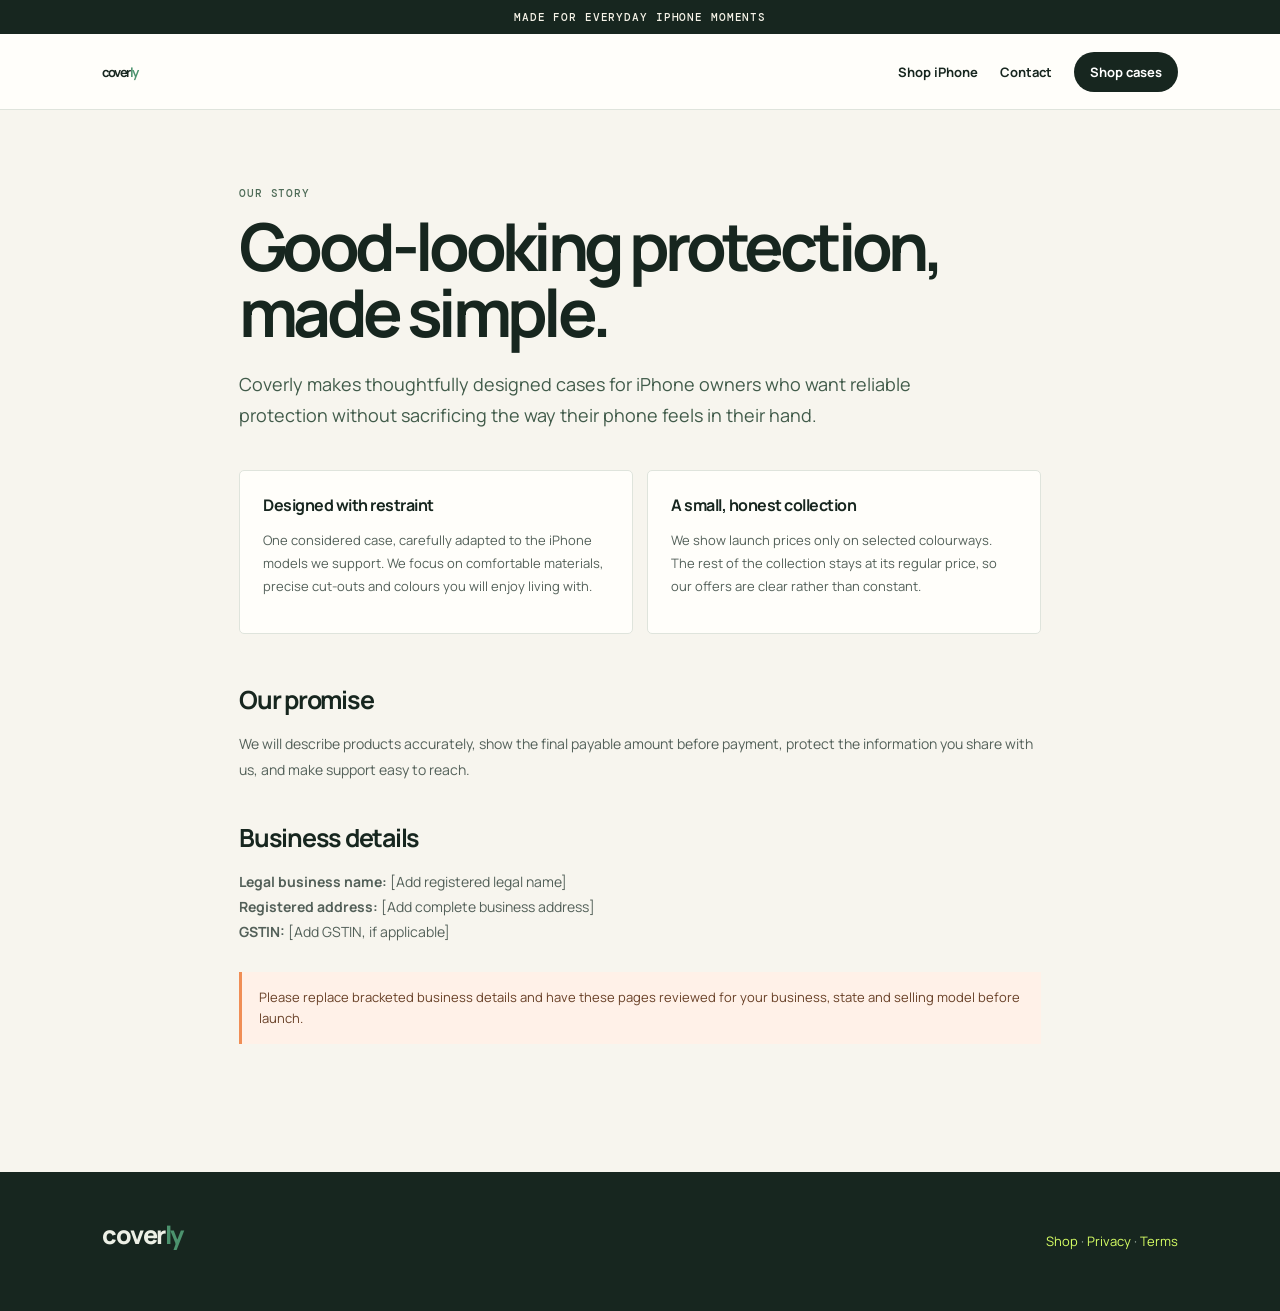
==== coverly-store/pages/about.html @ b520f224 "initial commit" ====
<!doctype html><html lang="en"><head><meta charset="utf-8"><meta name="viewport" content="width=device-width,initial-scale=1"><title>About Coverly</title><link rel="stylesheet" href="page.css"></head><body><div class="bar">MADE FOR EVERYDAY IPHONE MOMENTS</div><nav class="nav"><a class="logo" href="../index.html">cover<i>ly</i></a><div class="nav-links"><a href="../index.html">Shop iPhone</a><a href="contact.html">Contact</a><a class="bag" href="../index.html#shop">Shop cases</a></div></nav><main class="wrap"><div class="kicker">Our story</div><h1>Good-looking protection, made simple.</h1><p class="intro">Coverly makes thoughtfully designed cases for iPhone owners who want reliable protection without sacrificing the way their phone feels in their hand.</p><div class="grid"><div class="card"><h3>Designed with restraint</h3><p>One considered case, carefully adapted to the iPhone models we support. We focus on comfortable materials, precise cut-outs and colours you will enjoy living with.</p></div><div class="card"><h3>A small, honest collection</h3><p>We show launch prices only on selected colourways. The rest of the collection stays at its regular price, so our offers are clear rather than constant.</p></div></div><div class="content"><h2>Our promise</h2><p>We will describe products accurately, show the final payable amount before payment, protect the information you share with us, and make support easy to reach.</p><h2>Business details</h2><p><strong>Legal business name:</strong> [Add registered legal name]<br><strong>Registered address:</strong> [Add complete business address]<br><strong>GSTIN:</strong> [Add GSTIN, if applicable]</p><div class="notice">Please replace bracketed business details and have these pages reviewed for your business, state and selling model before launch.</div></div></main><footer class="footer"><div class="logo">cover<i>ly</i></div><p><a href="../index.html">Shop</a> · <a href="privacy.html">Privacy</a> · <a href="terms.html">Terms</a></p></footer></body></html>
---- coverly-store/pages/page.css ----
@import url('https://fonts.googleapis.com/css2?family=DM+Mono:wght@400;500&family=Manrope:wght@400;500;600;700;800&display=swap');
:root{--ink:#17261f;--pine:#244b3b;--lime:#d7ff64;--cream:#f7f5ee;--paper:#fffefa;--muted:#6c756f;--line:#dfe4dc;--orange:#f08e55}*{box-sizing:border-box}body{margin:0;background:var(--cream);color:var(--ink);font-family:Manrope,Arial,sans-serif}.bar{background:var(--ink);color:#f5f2e7;font:500 11px 'DM Mono';letter-spacing:.08em;text-align:center;padding:10px}.nav{height:76px;display:flex;align-items:center;justify-content:space-between;padding:0 max(24px,8vw);background:var(--paper);border-bottom:1px solid var(--line)}.logo{font-size:25px;font-weight:800;letter-spacing:-1.5px}.logo i{color:#4c936e;font-style:normal}.nav a{color:var(--ink);font-size:13px;font-weight:700;text-decoration:none}.nav a:hover{text-decoration:underline}.nav-links{display:flex;gap:22px;align-items:center}.bag{background:var(--ink);color:white!important;border-radius:30px;padding:11px 16px}.wrap{max-width:850px;margin:0 auto;padding:76px 24px 100px}.kicker{font:500 11px 'DM Mono';letter-spacing:.08em;text-transform:uppercase;color:#4f6c58}.wrap h1{font-size:clamp(38px,6vw,66px);letter-spacing:-.07em;line-height:1;margin:13px 0 24px}.intro{font-size:18px;line-height:1.7;color:#415b4a;max-width:680px}.updated{font:500 11px 'DM Mono';color:var(--muted);margin-top:22px}.grid{display:grid;grid-template-columns:repeat(2,1fr);gap:14px;margin:40px 0}.card{background:var(--paper);border:1px solid var(--line);padding:23px;border-radius:5px}.card h3{font-size:16px;margin:0 0 10px;letter-spacing:-.03em}.card p,.card li{font-size:13px;line-height:1.75;color:#536059}.card ul{padding-left:19px}.content{margin-top:48px}.content h2{font-size:25px;letter-spacing:-.05em;margin:38px 0 10px}.content h3{font-size:16px;margin:24px 0 5px}.content p,.content li{font-size:14px;line-height:1.8;color:#536059}.content a{color:var(--pine)}.notice{background:#fff1e8;border-left:3px solid var(--orange);padding:15px 17px;margin:28px 0;font-size:13px;line-height:1.6;color:#684027}.footer{background:var(--ink);color:#edf0e6;padding:45px max(24px,8vw);display:flex;justify-content:space-between;gap:30px}.footer p{color:#a8b8ac;font-size:13px;line-height:1.75}.footer a{color:var(--lime);text-decoration:none}@media(max-width:650px){.nav{height:auto;min-height:68px}.nav-links{gap:10px}.nav-links a:not(.bag){display:none}.wrap{padding-top:52px}.grid{grid-template-columns:1fr}.footer{display:block}}
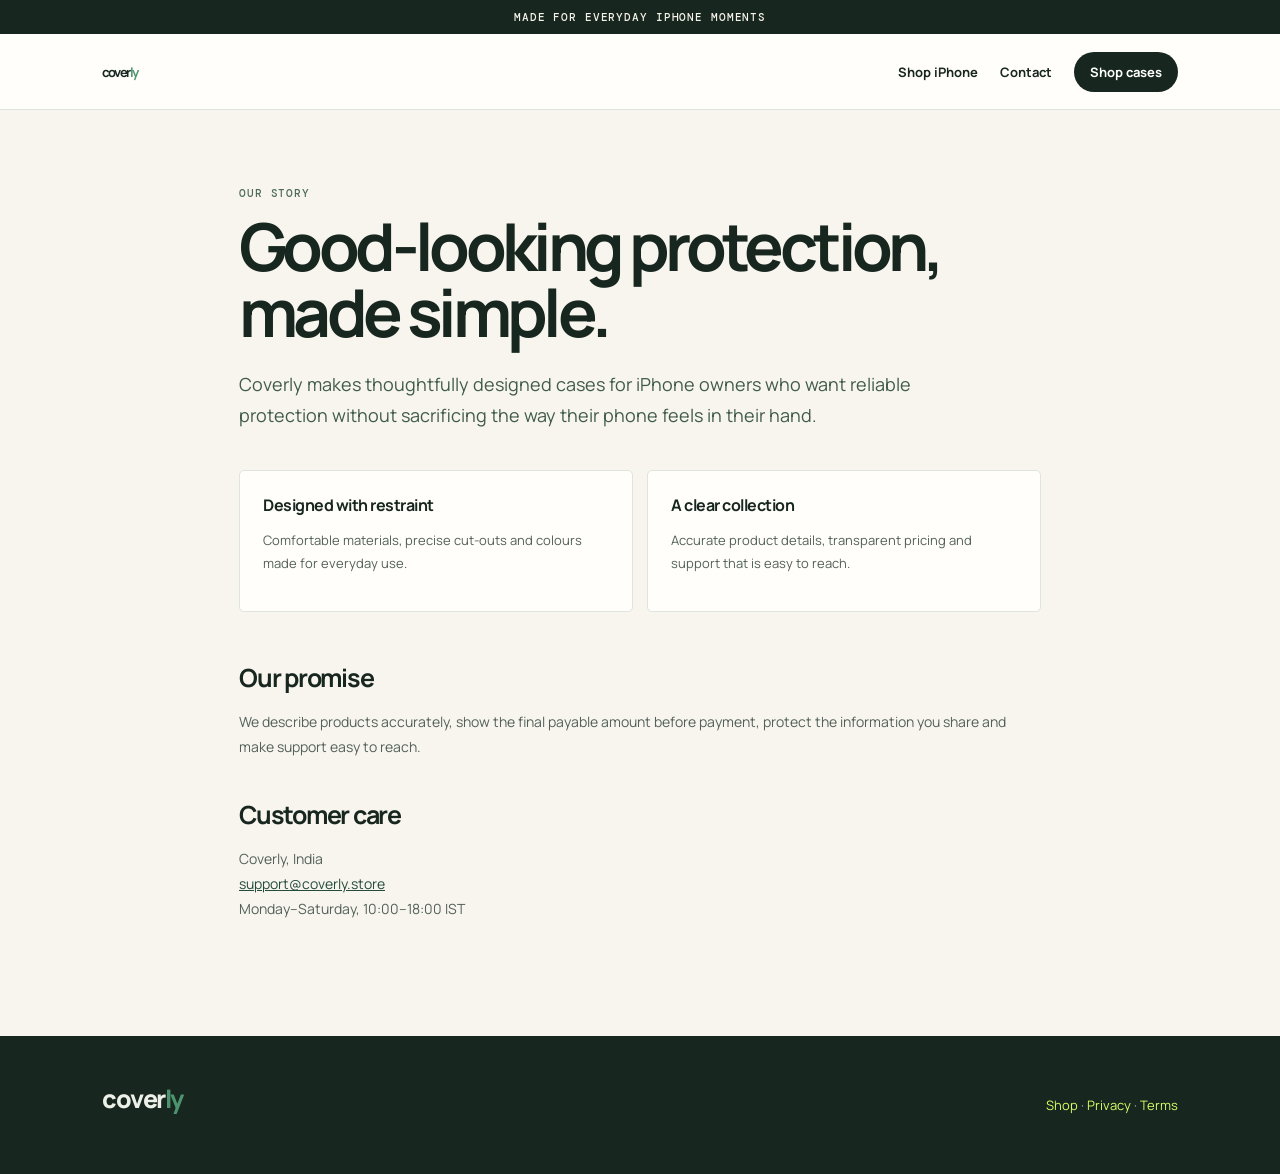
==== commit 1f6780de: "google sheet connected" ====
--- a/coverly-store/pages/about.html
+++ b/coverly-store/pages/about.html
@@ -1 +1 @@
-<!doctype html><html lang="en"><head><meta charset="utf-8"><meta name="viewport" content="width=device-width,initial-scale=1"><title>About Coverly</title><link rel="stylesheet" href="page.css"></head><body><div class="bar">MADE FOR EVERYDAY IPHONE MOMENTS</div><nav class="nav"><a class="logo" href="../index.html">cover<i>ly</i></a><div class="nav-links"><a href="../index.html">Shop iPhone</a><a href="contact.html">Contact</a><a class="bag" href="../index.html#shop">Shop cases</a></div></nav><main class="wrap"><div class="kicker">Our story</div><h1>Good-looking protection, made simple.</h1><p class="intro">Coverly makes thoughtfully designed cases for iPhone owners who want reliable protection without sacrificing the way their phone feels in their hand.</p><div class="grid"><div class="card"><h3>Designed with restraint</h3><p>One considered case, carefully adapted to the iPhone models we support. We focus on comfortable materials, precise cut-outs and colours you will enjoy living with.</p></div><div class="card"><h3>A small, honest collection</h3><p>We show launch prices only on selected colourways. The rest of the collection stays at its regular price, so our offers are clear rather than constant.</p></div></div><div class="content"><h2>Our promise</h2><p>We will describe products accurately, show the final payable amount before payment, protect the information you share with us, and make support easy to reach.</p><h2>Business details</h2><p><strong>Legal business name:</strong> [Add registered legal name]<br><strong>Registered address:</strong> [Add complete business address]<br><strong>GSTIN:</strong> [Add GSTIN, if applicable]</p><div class="notice">Please replace bracketed business details and have these pages reviewed for your business, state and selling model before launch.</div></div></main><footer class="footer"><div class="logo">cover<i>ly</i></div><p><a href="../index.html">Shop</a> · <a href="privacy.html">Privacy</a> · <a href="terms.html">Terms</a></p></footer></body></html>
+<!doctype html><html lang="en"><head><meta charset="utf-8"><meta name="viewport" content="width=device-width,initial-scale=1"><title>About Coverly</title><link rel="stylesheet" href="page.css"></head><body><div class="bar">MADE FOR EVERYDAY IPHONE MOMENTS</div><nav class="nav"><a class="logo" href="../index.html">cover<i>ly</i></a><div class="nav-links"><a href="../index.html">Shop iPhone</a><a href="contact.html">Contact</a><a class="bag" href="../index.html#shop">Shop cases</a></div></nav><main class="wrap"><div class="kicker">Our story</div><h1>Good-looking protection, made simple.</h1><p class="intro">Coverly makes thoughtfully designed cases for iPhone owners who want reliable protection without sacrificing the way their phone feels in their hand.</p><div class="grid"><div class="card"><h3>Designed with restraint</h3><p>Comfortable materials, precise cut-outs and colours made for everyday use.</p></div><div class="card"><h3>A clear collection</h3><p>Accurate product details, transparent pricing and support that is easy to reach.</p></div></div><div class="content"><h2>Our promise</h2><p>We describe products accurately, show the final payable amount before payment, protect the information you share and make support easy to reach.</p><h2>Customer care</h2><p>Coverly, India<br><a href="mailto:support@coverly.store">support@coverly.store</a><br>Monday–Saturday, 10:00–18:00 IST</p></div></main><footer class="footer"><div class="logo">cover<i>ly</i></div><p><a href="../index.html">Shop</a> · <a href="privacy.html">Privacy</a> · <a href="terms.html">Terms</a></p></footer></body></html>
